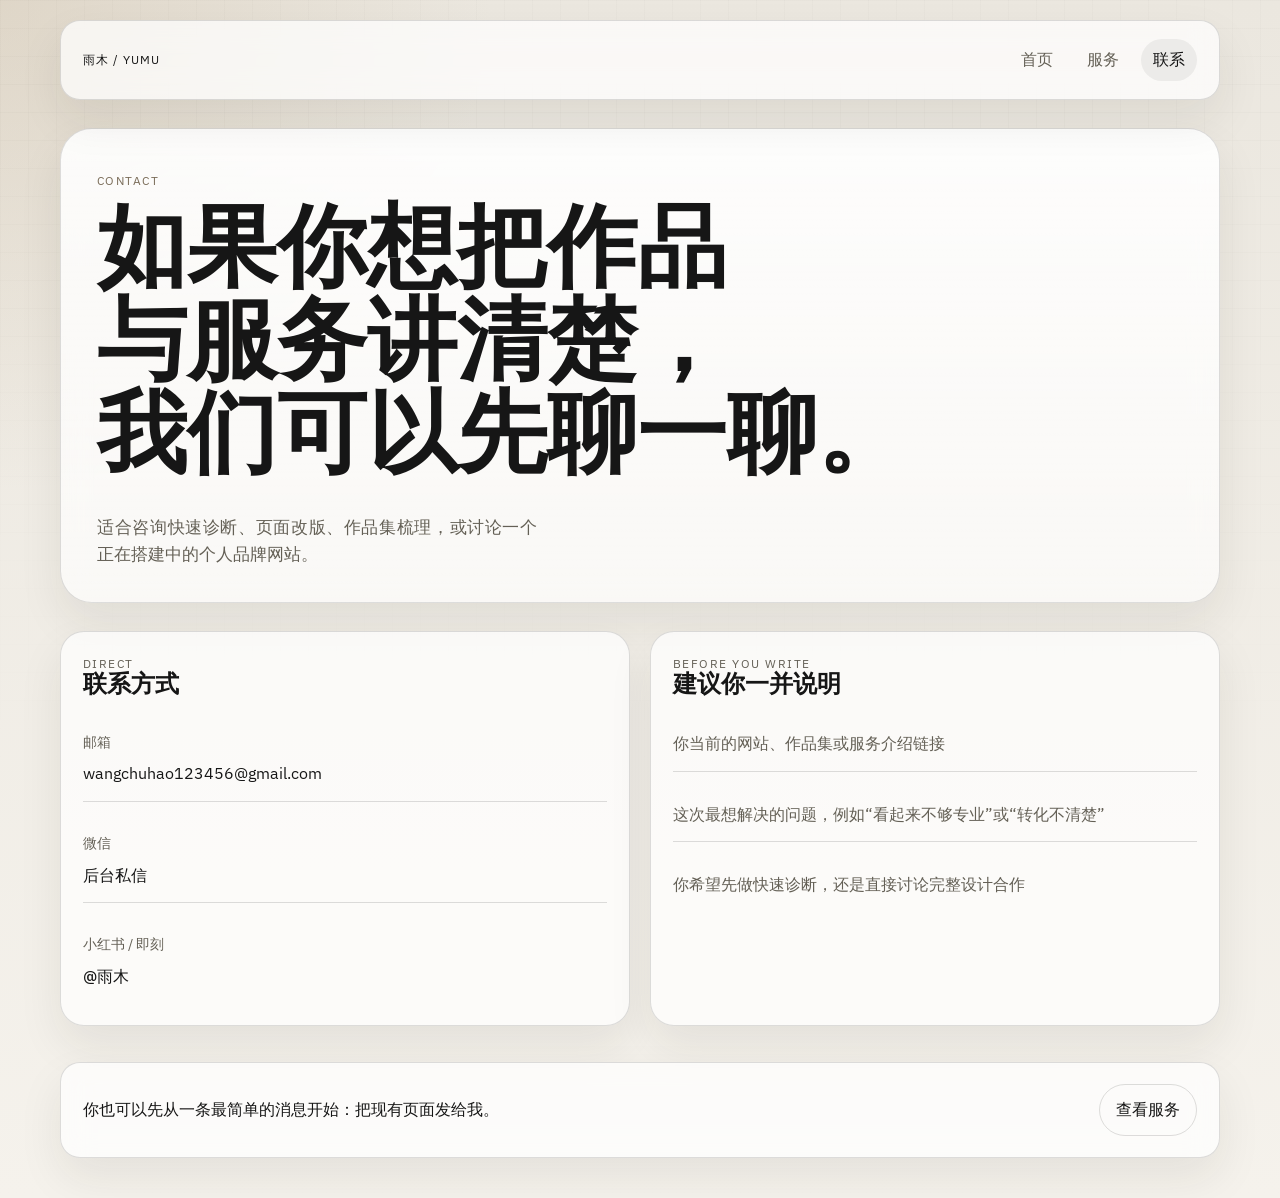
==== contact.html @ 08abdf6f "Add files via upload" ====
<!DOCTYPE html>
<html lang="zh-CN">
<head>
  <meta charset="UTF-8">
  <meta name="viewport" content="width=device-width, initial-scale=1.0">
  <title>联系 | 个人品牌网站</title>
  <meta
    name="description"
    content="通过邮箱、微信或社交平台发起合作咨询，适合个人品牌与设计服务沟通。"
  >
  <link rel="preconnect" href="https://fonts.googleapis.com">
  <link rel="preconnect" href="https://fonts.gstatic.com" crossorigin>
  <link
    href="https://fonts.googleapis.com/css2?family=IBM+Plex+Sans:wght@400;500;600&family=Newsreader:opsz,wght@6..72,500;6..72,600&display=swap"
    rel="stylesheet"
  >
  <link rel="stylesheet" href="styles.css">
</head>
<body>
  <div class="site-shell">
    <header class="site-header">
      <a class="brand" href="index.html">雨木 / YUMU</a>
      <nav class="site-nav" aria-label="主导航">
        <a href="index.html">首页</a>
        <a href="services.html">服务</a>
        <a href="contact.html" aria-current="page">联系</a>
      </nav>
    </header>

    <main>
      <section class="page-hero reveal is-visible">
        <p class="eyebrow">Contact</p>
        <h1>如果你想把作品与服务讲清楚，<br>我们可以先聊一聊。</h1>
        <p class="lead narrow">
          适合咨询快速诊断、页面改版、作品集梳理，或讨论一个正在搭建中的个人品牌网站。
        </p>
      </section>

      <section class="contact-layout reveal">
        <article class="contact-card reveal-soft">
          <p class="card-tag">Direct</p>
          <h2>联系方式</h2>
          <ul class="contact-list">
            <li>
              <span>邮箱</span>
              <a href="mailto:wangchuhao123456@gmail.com">wangchuhao123456@gmail.com</a>
            </li>
            <li>
              <span>微信</span>
              <strong>后台私信</strong>
            </li>
            <li>
              <span>小红书 / 即刻</span>
              <strong>@雨木</strong>
            </li>
          </ul>
        </article>

        <article class="contact-card reveal-soft delay-1">
          <p class="card-tag">Before You Write</p>
          <h2>建议你一并说明</h2>
          <ul class="brief-list">
            <li>你当前的网站、作品集或服务介绍链接</li>
            <li>这次最想解决的问题，例如“看起来不够专业”或“转化不清楚”</li>
            <li>你希望先做快速诊断，还是直接讨论完整设计合作</li>
          </ul>
        </article>
      </section>
    </main>

    <footer class="site-footer">
      <p>你也可以先从一条最简单的消息开始：把现有页面发给我。</p>
      <a href="services.html">查看服务</a>
    </footer>
  </div>
  <script src="script.js"></script>
</body>
</html>
---- styles.css ----
:root {
  --bg: #f2f0ea;
  --surface: rgba(255, 255, 255, 0.72);
  --surface-strong: rgba(255, 255, 255, 0.9);
  --text: #161616;
  --muted: #646056;
  --line: rgba(22, 22, 22, 0.14);
  --accent: #c8b79d;
  --accent-deep: #7b6d5a;
  --shadow: 0 20px 45px rgba(43, 36, 27, 0.08);
  --max-width: 1160px;
}

* {
  box-sizing: border-box;
}

html {
  scroll-behavior: smooth;
}

body {
  margin: 0;
  color: var(--text);
  font-family: "IBM Plex Sans", sans-serif;
  background:
    radial-gradient(circle at top left, rgba(200, 183, 157, 0.35), transparent 28%),
    linear-gradient(180deg, #ebe7df 0%, #f5f2ec 100%);
  line-height: 1.6;
}

body.is-intro-active {
  overflow: hidden;
}

body::before {
  position: fixed;
  inset: 0;
  z-index: -1;
  background-image:
    linear-gradient(rgba(22, 22, 22, 0.03) 1px, transparent 1px),
    linear-gradient(90deg, rgba(22, 22, 22, 0.03) 1px, transparent 1px);
  background-size: 28px 28px;
  content: "";
  mask-image: linear-gradient(180deg, rgba(0, 0, 0, 0.55), transparent 90%);
}

a {
  color: inherit;
  text-decoration: none;
}

.site-shell {
  width: min(calc(100% - 32px), var(--max-width));
  margin: 0 auto;
  padding: 20px 0 40px;
}

.js-ready .reveal {
  opacity: 0;
  transform: translateY(26px);
  transition:
    opacity 700ms ease,
    transform 700ms cubic-bezier(0.2, 0.75, 0.18, 1);
  will-change: opacity, transform;
}

.js-ready .reveal.is-visible {
  opacity: 1;
  transform: translateY(0);
}

.js-ready .reveal-soft {
  opacity: 0;
  transform: translateY(18px);
  transition:
    opacity 560ms ease,
    transform 560ms cubic-bezier(0.2, 0.75, 0.18, 1);
  will-change: opacity, transform;
}

.js-ready .reveal-soft.is-visible {
  opacity: 1;
  transform: translateY(0);
}

.js-ready .delay-1 {
  transition-delay: 80ms;
}

.js-ready .delay-2 {
  transition-delay: 160ms;
}

.js-ready .delay-3 {
  transition-delay: 240ms;
}

.site-header,
.site-footer,
.hero,
.page-hero,
.feature-panel,
.contact-card,
.service-card,
.note,
.card {
  backdrop-filter: blur(14px);
}

.site-header,
.site-footer {
  display: flex;
  align-items: center;
  justify-content: space-between;
  gap: 16px;
  padding: 18px 22px;
  border: 1px solid var(--line);
  border-radius: 20px;
  background: var(--surface);
  box-shadow: var(--shadow);
}

.site-header {
  position: sticky;
  top: 18px;
  z-index: 10;
}

.brand {
  letter-spacing: 0.08em;
  text-transform: uppercase;
  font-size: 0.78rem;
}

.intro-overlay {
  position: fixed;
  inset: 0;
  display: grid;
  place-items: center;
  padding: 24px;
  background:
    radial-gradient(circle at 20% 20%, rgba(200, 183, 157, 0.26), transparent 26%),
    linear-gradient(180deg, rgba(242, 240, 234, 0.98), rgba(235, 231, 223, 0.96));
  z-index: 50;
  pointer-events: none;
  opacity: 0;
  visibility: hidden;
}

.is-intro-active .intro-overlay {
  opacity: 1;
  visibility: visible;
}

.intro-mark {
  display: grid;
  justify-items: center;
  gap: 10px;
}

.intro-cn,
.intro-en {
  margin: 0;
  color: var(--text);
}

.intro-cn {
  font-family: "Newsreader", serif;
  font-size: clamp(4rem, 12vw, 8rem);
  line-height: 0.95;
  letter-spacing: 0.04em;
  animation: introJump 1s cubic-bezier(0.2, 0.75, 0.18, 1) both;
}

.intro-en {
  font-size: clamp(0.95rem, 2vw, 1.2rem);
  letter-spacing: 0.45em;
  text-transform: uppercase;
  color: var(--muted);
  animation: introFloat 1s ease-out 120ms both;
}

body.is-intro-fadeout .intro-overlay {
  animation: introFadeOut 720ms ease forwards;
}

.site-nav {
  display: flex;
  gap: 10px;
  flex-wrap: wrap;
}

.site-nav a {
  padding: 8px 12px;
  border-radius: 999px;
  color: var(--muted);
}

.site-nav a[aria-current="page"],
.site-nav a:hover,
.button:hover,
.site-footer a:hover {
  background: rgba(22, 22, 22, 0.06);
  color: var(--text);
}

main {
  display: grid;
  gap: 28px;
  padding: 28px 0;
}

.hero,
.page-hero {
  display: grid;
  gap: 28px;
  padding: 36px;
  border: 1px solid var(--line);
  border-radius: 32px;
  background: linear-gradient(180deg, var(--surface-strong), rgba(255, 255, 255, 0.65));
  box-shadow: var(--shadow);
}

.hero {
  grid-template-columns: minmax(0, 1.4fr) minmax(280px, 0.7fr);
  align-items: end;
}

.hero h1,
.page-hero h1,
.section-intro h2,
.contact-card h2,
.service-card h2,
.note h3,
.card h3 {
  margin: 0;
  font-family: "Newsreader", serif;
  font-weight: 600;
  line-height: 1.04;
}

.hero h1,
.page-hero h1 {
  max-width: 12ch;
  font-size: clamp(2.8rem, 7vw, 5.6rem);
  text-wrap: balance;
}

.page-hero {
  gap: 18px;
  padding: 42px 36px 34px;
}

.page-hero .eyebrow {
  margin-bottom: 2px;
}

.page-hero h1 {
  max-width: 14ch;
}

.page-hero .lead {
  max-width: 44ch;
  padding-top: 6px;
}

.lead {
  max-width: 58ch;
  margin: 0;
  color: var(--muted);
  font-size: 1.05rem;
  text-align: justify;
  text-justify: inter-ideograph;
}

.narrow {
  max-width: 48ch;
}

.eyebrow,
.card-tag {
  margin: 0 0 12px;
  color: var(--accent-deep);
  font-size: 0.78rem;
  letter-spacing: 0.12em;
  text-transform: uppercase;
}

.hero-meta,
.feature-list,
.two-col-list,
.contact-list,
.brief-list,
.notes,
.cards {
  display: grid;
  gap: 16px;
}

.metric,
.feature-list div,
.two-col-list div {
  padding: 18px;
  border: 1px solid var(--line);
  border-radius: 18px;
  background: rgba(255, 255, 255, 0.56);
}

.metric span,
.feature-list span,
.two-col-list span,
.contact-list span {
  display: block;
  margin-bottom: 8px;
  color: var(--muted);
  font-size: 0.88rem;
}

.metric strong,
.feature-list strong,
.two-col-list strong,
.contact-list strong {
  font-weight: 500;
}

.section-grid {
  display: grid;
  grid-template-columns: minmax(210px, 280px) minmax(0, 1fr);
  gap: 24px;
  align-items: start;
}

.section-accent .feature-panel {
  background:
    linear-gradient(180deg, rgba(199, 184, 159, 0.22), rgba(255, 255, 255, 0.76)),
    rgba(255, 255, 255, 0.8);
}

.section-intro {
  position: sticky;
  top: 108px;
}

.section-intro h2 {
  font-size: clamp(1.9rem, 4vw, 3.2rem);
}

.cards-works {
  grid-template-columns: repeat(3, minmax(0, 1fr));
}

.card,
.service-card,
.contact-card,
.note,
.feature-panel {
  padding: 22px;
  border: 1px solid var(--line);
  border-radius: 24px;
  background: var(--surface);
  box-shadow: var(--shadow);
}

.card-body p,
.service-card p,
.feature-text,
.note p,
.contact-card p,
.brief-list li {
  margin: 0;
  color: var(--muted);
}

.note p {
  text-align: justify;
  text-justify: inter-ideograph;
}

.card-visual {
  aspect-ratio: 4 / 3;
  display: block;
  width: 100%;
  border-radius: 18px;
  margin-bottom: 18px;
  object-fit: cover;
  background: linear-gradient(180deg, #e6dbcb 0%, #c0b09a 100%);
}

.button,
.site-footer a {
  display: inline-flex;
  width: fit-content;
  padding: 12px 16px;
  border: 1px solid var(--line);
  border-radius: 999px;
  transition: background-color 180ms ease, color 180ms ease, transform 180ms ease;
}

.button:hover,
.site-footer a:hover {
  transform: translateY(-1px);
}

.feature-panel {
  display: grid;
  gap: 18px;
}

.feature-list,
.two-col-list,
.notes {
  grid-template-columns: repeat(2, minmax(0, 1fr));
}

.service-stack,
.contact-layout {
  display: grid;
  gap: 20px;
}

.service-stack {
  gap: 24px;
}

.service-head {
  display: flex;
  justify-content: space-between;
  align-items: flex-start;
  gap: 20px;
}

.service-card {
  display: grid;
  gap: 22px;
  padding: 28px 32px;
}

.service-card > p {
  max-width: 56ch;
  margin-top: -2px;
  text-align: justify;
  text-justify: inter-ideograph;
}

.service-head > div {
  display: grid;
  gap: 8px;
}

.service-head .card-tag {
  margin: 0;
}

.service-head h2 {
  max-width: none;
  letter-spacing: 0.01em;
  white-space: nowrap;
}

.price {
  margin: 0;
  font-size: clamp(1.8rem, 4vw, 3rem);
  font-family: "Newsreader", serif;
  line-height: 1;
  color: var(--accent-deep);
}

.featured-service {
  background:
    linear-gradient(180deg, rgba(199, 184, 159, 0.22), rgba(255, 255, 255, 0.76)),
    rgba(255, 255, 255, 0.8);
}

.featured-service {
  gap: 24px;
}

.featured-service .service-head {
  align-items: end;
}

.featured-service .service-head > div {
  gap: 10px;
}

.featured-service > p {
  max-width: 58ch;
}

.featured-service .two-col-list {
  gap: 18px;
  margin-top: 2px;
}

.featured-service .two-col-list div {
  min-height: 118px;
  padding: 22px;
}

.contact-layout {
  grid-template-columns: repeat(2, minmax(0, 1fr));
}

.contact-list,
.brief-list {
  list-style: none;
  padding: 0;
  margin: 18px 0 0;
}

.contact-list li,
.brief-list li {
  padding: 14px 0;
  border-bottom: 1px solid var(--line);
}

.contact-list li:last-child,
.brief-list li:last-child {
  border-bottom: 0;
}

.site-footer {
  margin-top: 8px;
}

@media (prefers-reduced-motion: reduce) {
  .js-ready .reveal,
  .js-ready .reveal-soft,
  body.is-intro-fadeout .intro-overlay,
  .intro-cn,
  .intro-en {
    opacity: 1;
    transform: none;
    transition: none;
    animation: none;
  }
}

@keyframes introJump {
  0% {
    opacity: 0;
    transform: translateY(34px) scale(0.92);
  }

  45% {
    opacity: 1;
    transform: translateY(-10px) scale(1.03);
  }

  70% {
    transform: translateY(4px) scale(0.995);
  }

  100% {
    opacity: 1;
    transform: translateY(0) scale(1);
  }
}

@keyframes introFloat {
  0% {
    opacity: 0;
    transform: translateY(16px);
  }

  100% {
    opacity: 1;
    transform: translateY(0);
  }
}

@keyframes introFadeOut {
  0% {
    opacity: 1;
    visibility: visible;
  }

  100% {
    opacity: 0;
    visibility: hidden;
  }
}

@media (max-width: 980px) {
  .hero,
  .section-grid,
  .contact-layout,
  .cards-works,
  .feature-list,
  .two-col-list,
  .notes {
    grid-template-columns: 1fr;
  }

  .section-intro {
    position: static;
  }
}

@media (max-width: 720px) {
  .site-shell {
    width: min(calc(100% - 20px), var(--max-width));
    padding-top: 12px;
  }

  .site-header,
  .site-footer,
  .hero,
  .page-hero,
  .feature-panel,
  .contact-card,
  .service-card,
  .note,
  .card {
    border-radius: 20px;
  }

  .site-header,
  .site-footer {
    flex-direction: column;
    align-items: flex-start;
  }

  .hero,
  .page-hero {
    padding: 24px;
  }

  .hero h1,
  .page-hero h1 {
    max-width: none;
  }

  .page-hero {
    gap: 16px;
    padding: 28px 24px;
  }

  .service-card {
    gap: 18px;
    padding: 24px;
  }

  .service-head {
    gap: 12px;
  }

  .service-head h2 {
    white-space: normal;
  }

  .featured-service .service-head {
    align-items: flex-start;
  }

  .intro-cn {
    letter-spacing: 0.02em;
  }

  .intro-en {
    letter-spacing: 0.28em;
  }
}
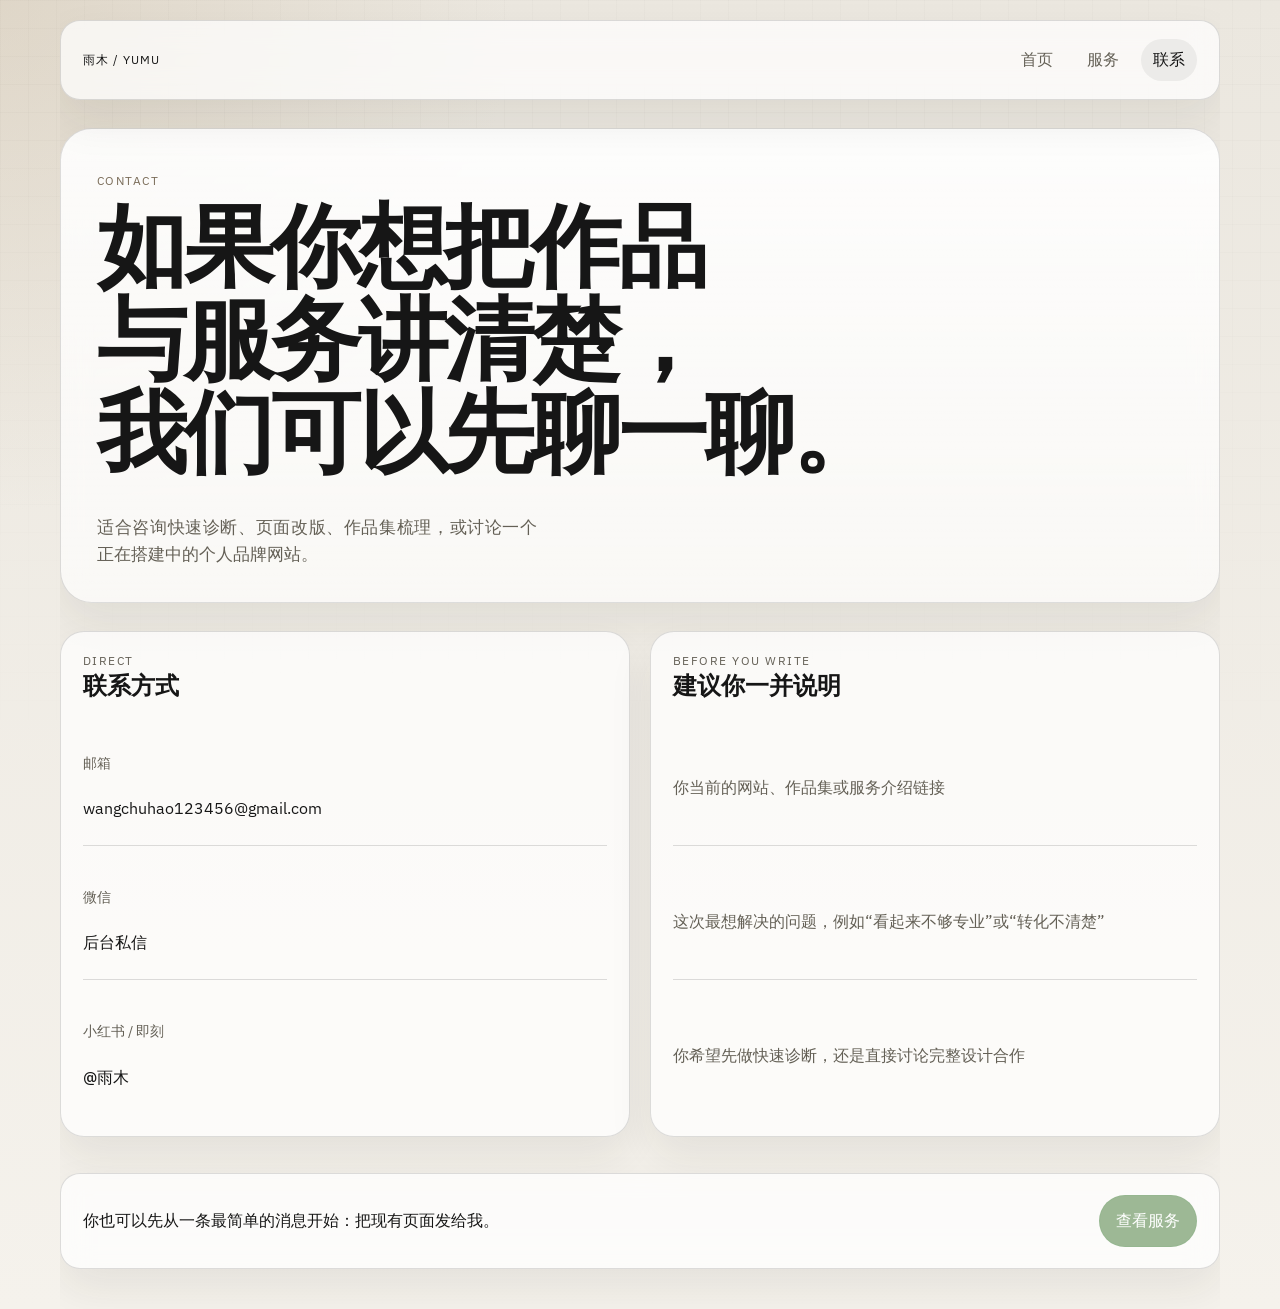
==== commit f85955d8: "Fix mobile viewport and responsive scaling" ====
--- a/contact.html
+++ b/contact.html
@@ -2,7 +2,7 @@
 <html lang="zh-CN">
 <head>
   <meta charset="UTF-8">
-  <meta name="viewport" content="width=device-width, initial-scale=1.0">
+  <meta name="viewport" content="width=device-width, initial-scale=1.0, viewport-fit=cover">
   <title>联系 | 个人品牌网站</title>
   <meta
     name="description"
--- a/styles.css
+++ b/styles.css
@@ -17,6 +17,8 @@
 
 html {
   scroll-behavior: smooth;
+  -webkit-text-size-adjust: 100%;
+  text-size-adjust: 100%;
 }
 
 body {
@@ -27,6 +29,7 @@
     radial-gradient(circle at top left, rgba(200, 183, 157, 0.35), transparent 28%),
     linear-gradient(180deg, #ebe7df 0%, #f5f2ec 100%);
   line-height: 1.6;
+  overflow-x: hidden;
 }
 
 body.is-intro-active {
@@ -50,10 +53,17 @@
   text-decoration: none;
 }
 
+img,
+video {
+  display: block;
+  max-width: 100%;
+}
+
 .site-shell {
   width: min(calc(100% - 32px), var(--max-width));
   margin: 0 auto;
   padding: 20px 0 40px;
+  overflow-x: clip;
 }
 
 .js-ready .reveal {
@@ -245,6 +255,13 @@
   max-width: 12ch;
   font-size: clamp(2.8rem, 7vw, 5.6rem);
   text-wrap: balance;
+  letter-spacing: -0.035em;
+}
+
+.hero h1 {
+  max-width: 9ch;
+  word-break: keep-all;
+  overflow-wrap: normal;
 }
 
 .page-hero {
@@ -305,6 +322,16 @@
   border: 1px solid var(--line);
   border-radius: 18px;
   background: rgba(255, 255, 255, 0.56);
+}
+
+.hero .metric {
+  border: 1px solid var(--line);
+  background: rgba(255, 255, 255, 0.56);
+}
+
+.hero .metric span,
+.hero .metric strong {
+  color: inherit;
 }
 
 .metric span,
@@ -322,6 +349,7 @@
 .two-col-list strong,
 .contact-list strong {
   font-weight: 500;
+  overflow-wrap: anywhere;
 }
 
 .section-grid {
@@ -344,6 +372,14 @@
 
 .section-intro h2 {
   font-size: clamp(1.9rem, 4vw, 3.2rem);
+}
+
+.section-judgement .section-intro h2 {
+  max-width: 8ch;
+  line-height: 0.98;
+  letter-spacing: -0.03em;
+  text-align: left;
+  text-justify: auto;
 }
 
 .cards-works {
@@ -362,6 +398,22 @@
   box-shadow: var(--shadow);
 }
 
+.contact-card {
+  display: grid;
+  grid-template-rows: auto auto 1fr;
+  gap: 10px;
+}
+
+.contact-card .card-tag {
+  margin: 0;
+  line-height: 1;
+}
+
+.contact-card h2 {
+  margin-top: 0;
+  line-height: 1;
+}
+
 .card-body p,
 .service-card p,
 .feature-text,
@@ -370,6 +422,29 @@
 .brief-list li {
   margin: 0;
   color: var(--muted);
+  overflow-wrap: anywhere;
+}
+
+.card-body {
+  display: grid;
+  gap: 12px;
+}
+
+.card-body .card-tag {
+  margin: 0;
+  font-size: 0.72rem;
+  letter-spacing: 0.14em;
+}
+
+.card h3 {
+  font-size: clamp(1.5rem, 2vw, 2rem);
+  line-height: 1.08;
+  letter-spacing: -0.015em;
+}
+
+.card-body p:last-child {
+  font-size: 1rem;
+  line-height: 1.75;
 }
 
 .note p {
@@ -387,19 +462,27 @@
   background: linear-gradient(180deg, #e6dbcb 0%, #c0b09a 100%);
 }
 
+.card-visual.is-interactive {
+  cursor: pointer;
+}
+
 .button,
 .site-footer a {
   display: inline-flex;
   width: fit-content;
   padding: 12px 16px;
-  border: 1px solid var(--line);
+  border: 1px solid rgba(146, 182, 142, 0.65);
   border-radius: 999px;
+  background: #9db895;
+  color: #ffffff;
   transition: background-color 180ms ease, color 180ms ease, transform 180ms ease;
 }
 
 .button:hover,
 .site-footer a:hover {
   transform: translateY(-1px);
+  background: #89a880;
+  color: #ffffff;
 }
 
 .feature-panel {
@@ -500,6 +583,7 @@
 
 .contact-layout {
   grid-template-columns: repeat(2, minmax(0, 1fr));
+  align-items: stretch;
 }
 
 .contact-list,
@@ -511,13 +595,36 @@
 
 .contact-list li,
 .brief-list li {
-  padding: 14px 0;
+  display: flex;
+  align-items: center;
+  min-height: 118px;
+  padding: 18px 0;
   border-bottom: 1px solid var(--line);
 }
 
 .contact-list li:last-child,
 .brief-list li:last-child {
   border-bottom: 0;
+}
+
+.contact-list li {
+  align-items: flex-start;
+  flex-direction: column;
+  justify-content: center;
+  gap: 14px;
+}
+
+.contact-list a,
+.brief-list li,
+.lead,
+.service-card > p,
+.note p {
+  overflow-wrap: anywhere;
+  word-break: break-word;
+}
+
+.brief-list li {
+  line-height: 1.65;
 }
 
 .site-footer {
@@ -622,6 +729,27 @@
     align-items: flex-start;
   }
 
+  .site-header {
+    gap: 18px;
+    padding: 20px 22px;
+  }
+
+  .brand {
+    font-size: 0.74rem;
+    letter-spacing: 0.06em;
+  }
+
+  .site-nav {
+    width: 100%;
+    gap: 12px;
+    justify-content: space-between;
+  }
+
+  .site-nav a {
+    padding: 10px 16px;
+    font-size: 1rem;
+  }
+
   .hero,
   .page-hero {
     padding: 24px;
@@ -632,6 +760,56 @@
     max-width: none;
   }
 
+  .hero {
+    gap: 22px;
+  }
+
+  .hero-copy {
+    display: grid;
+    gap: 14px;
+  }
+
+  .hero .eyebrow,
+  .page-hero .eyebrow {
+    margin-bottom: 0;
+    font-size: 0.72rem;
+    letter-spacing: 0.14em;
+  }
+
+  .hero h1 {
+    font-size: clamp(2.8rem, 12vw, 4rem);
+    line-height: 0.98;
+    letter-spacing: -0.03em;
+    word-break: keep-all;
+    overflow-wrap: anywhere;
+    text-wrap: balance;
+  }
+
+  .page-hero h1 {
+    font-size: clamp(2.4rem, 10.8vw, 3.5rem);
+    line-height: 1.02;
+    letter-spacing: -0.03em;
+    word-break: keep-all;
+    overflow-wrap: anywhere;
+    text-wrap: balance;
+  }
+
+  .lead {
+    font-size: 0.98rem;
+    line-height: 1.75;
+    text-align: left;
+  }
+
+  .hero-meta {
+    gap: 14px;
+  }
+
+  .metric,
+  .feature-list div,
+  .two-col-list div {
+    padding: 20px 18px;
+  }
+
   .page-hero {
     gap: 16px;
     padding: 28px 24px;
@@ -642,6 +820,10 @@
     padding: 24px;
   }
 
+  .service-stack {
+    gap: 18px;
+  }
+
   .service-head {
     gap: 12px;
   }
@@ -650,10 +832,80 @@
     white-space: normal;
   }
 
+  .service-card > p,
+  .note p,
+  .contact-card p,
+  .brief-list li {
+    text-align: left;
+  }
+
   .featured-service .service-head {
     align-items: flex-start;
   }
 
+  .price {
+    font-size: clamp(1.8rem, 10vw, 2.8rem);
+  }
+
+  .contact-layout {
+    gap: 18px;
+  }
+
+  .contact-card {
+    padding: 24px;
+  }
+
+  .contact-card h2,
+  .service-card h2 {
+    font-size: clamp(1.8rem, 7.6vw, 2.4rem);
+    line-height: 1.04;
+    letter-spacing: -0.02em;
+  }
+
+  .contact-card {
+    gap: 10px;
+  }
+
+  .contact-card h2 {
+    margin-top: 0;
+  }
+
+  .contact-list,
+  .brief-list {
+    margin-top: 8px;
+  }
+
+  .contact-list li,
+  .brief-list li {
+    min-height: auto;
+    padding: 18px 0;
+  }
+
+  .section-grid {
+    gap: 18px;
+  }
+
+  .section-intro h2 {
+    font-size: clamp(1.9rem, 9.2vw, 2.8rem);
+    line-height: 1.02;
+    letter-spacing: -0.03em;
+    text-wrap: balance;
+  }
+
+  .card,
+  .note,
+  .feature-panel {
+    padding: 24px;
+  }
+
+  .page-hero .lead,
+  .hero .lead,
+  .service-card > p,
+  .brief-list li,
+  .contact-list a {
+    font-size: 0.96rem;
+  }
+
   .intro-cn {
     letter-spacing: 0.02em;
   }
@@ -662,3 +914,77 @@
     letter-spacing: 0.28em;
   }
 }
+
+@media (max-width: 480px) {
+  .site-shell {
+    width: calc(100% - 16px);
+    padding-top: 10px;
+  }
+
+  .site-header,
+  .site-footer,
+  .hero,
+  .page-hero,
+  .feature-panel,
+  .contact-card,
+  .service-card,
+  .note,
+  .card {
+    padding: 20px;
+    border-radius: 18px;
+  }
+
+  .site-header {
+    padding: 18px 20px;
+  }
+
+  .site-nav {
+    gap: 8px;
+  }
+
+  .site-nav a {
+    flex: 1 1 0;
+    min-width: 0;
+    text-align: center;
+    padding: 10px 0;
+  }
+
+  .hero,
+  .page-hero {
+    gap: 18px;
+  }
+
+  .hero h1 {
+    font-size: clamp(2.35rem, 11vw, 3.2rem);
+    max-width: 7ch;
+  }
+
+  .page-hero h1 {
+    font-size: clamp(2.05rem, 9.6vw, 2.9rem);
+    max-width: 10ch;
+  }
+
+  .section-intro h2 {
+    font-size: clamp(1.7rem, 8.4vw, 2.4rem);
+  }
+
+  .contact-card h2,
+  .service-card h2,
+  .card h3 {
+    font-size: clamp(1.55rem, 7vw, 2rem);
+  }
+
+  .card-body p:last-child,
+  .note p,
+  .service-card > p,
+  .brief-list li,
+  .contact-list a,
+  .lead {
+    font-size: 0.94rem;
+    line-height: 1.7;
+  }
+
+  .price {
+    font-size: clamp(1.7rem, 9vw, 2.3rem);
+  }
+}
